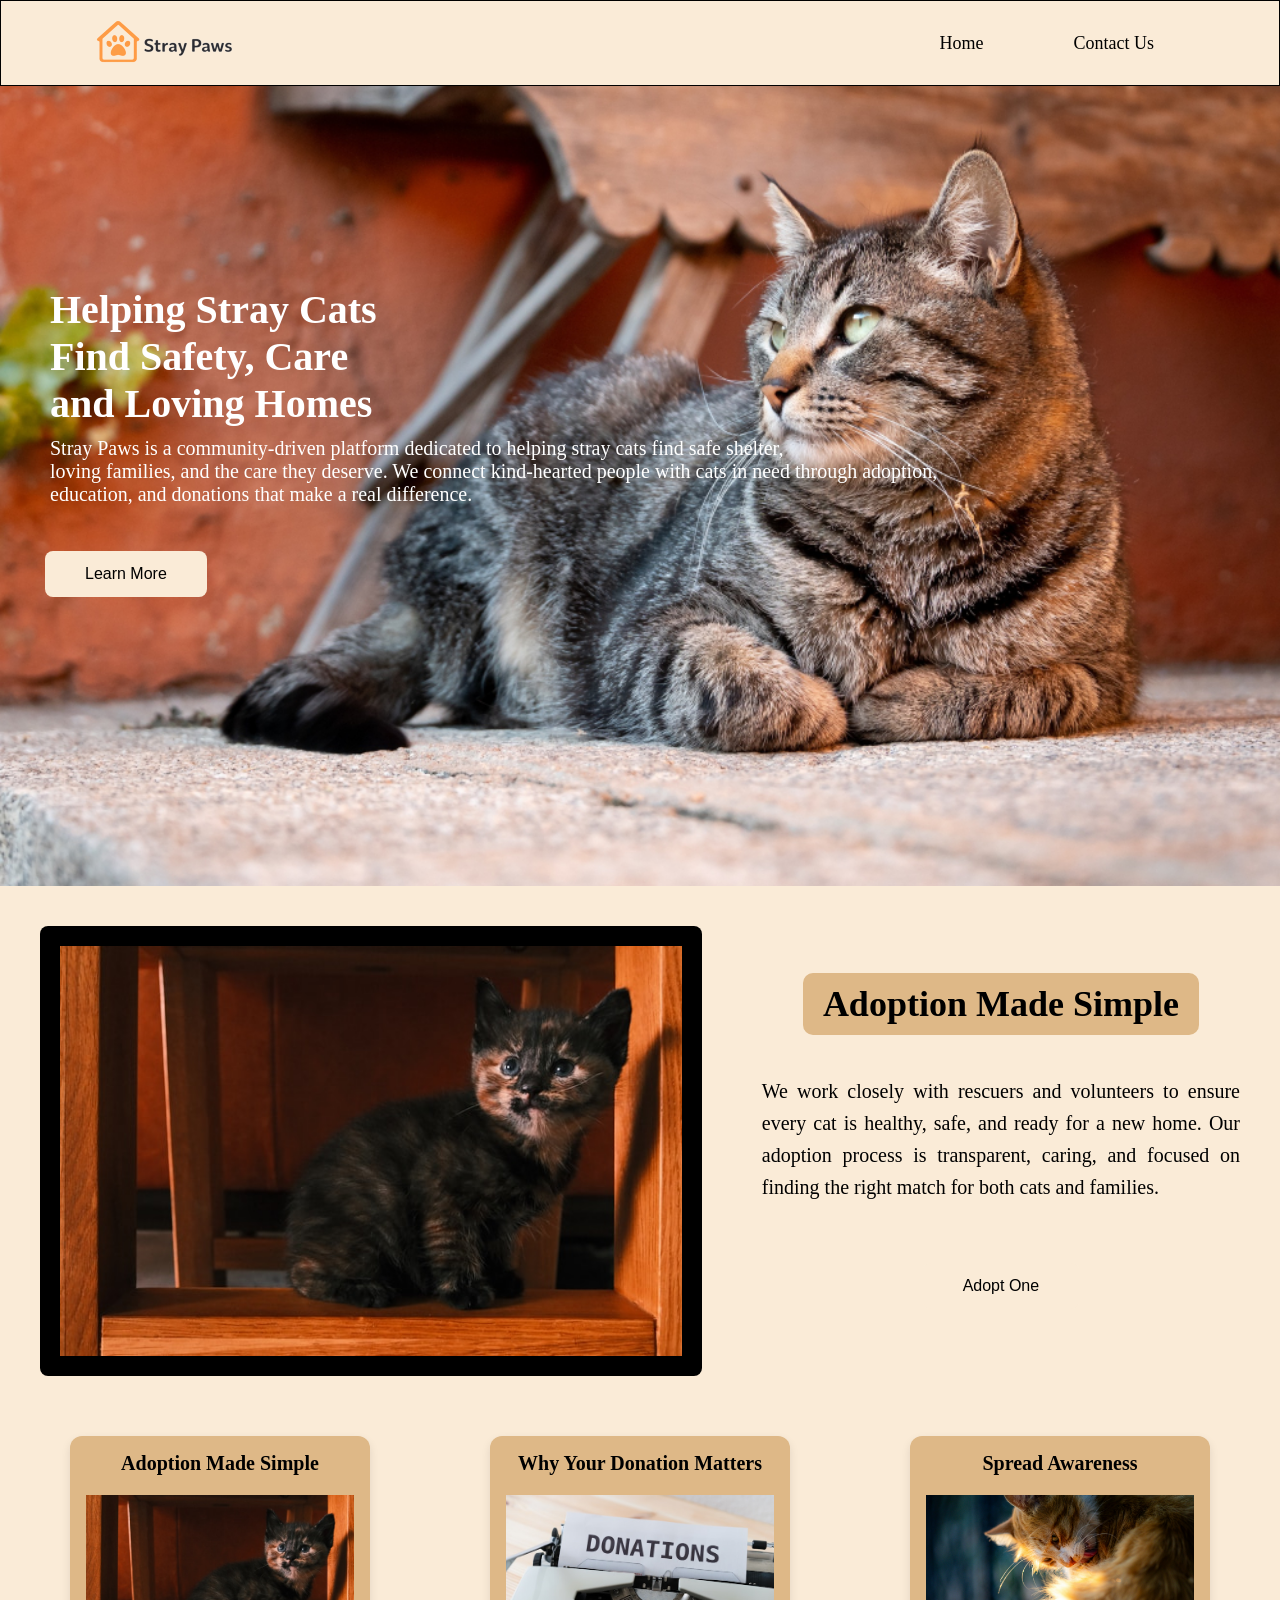
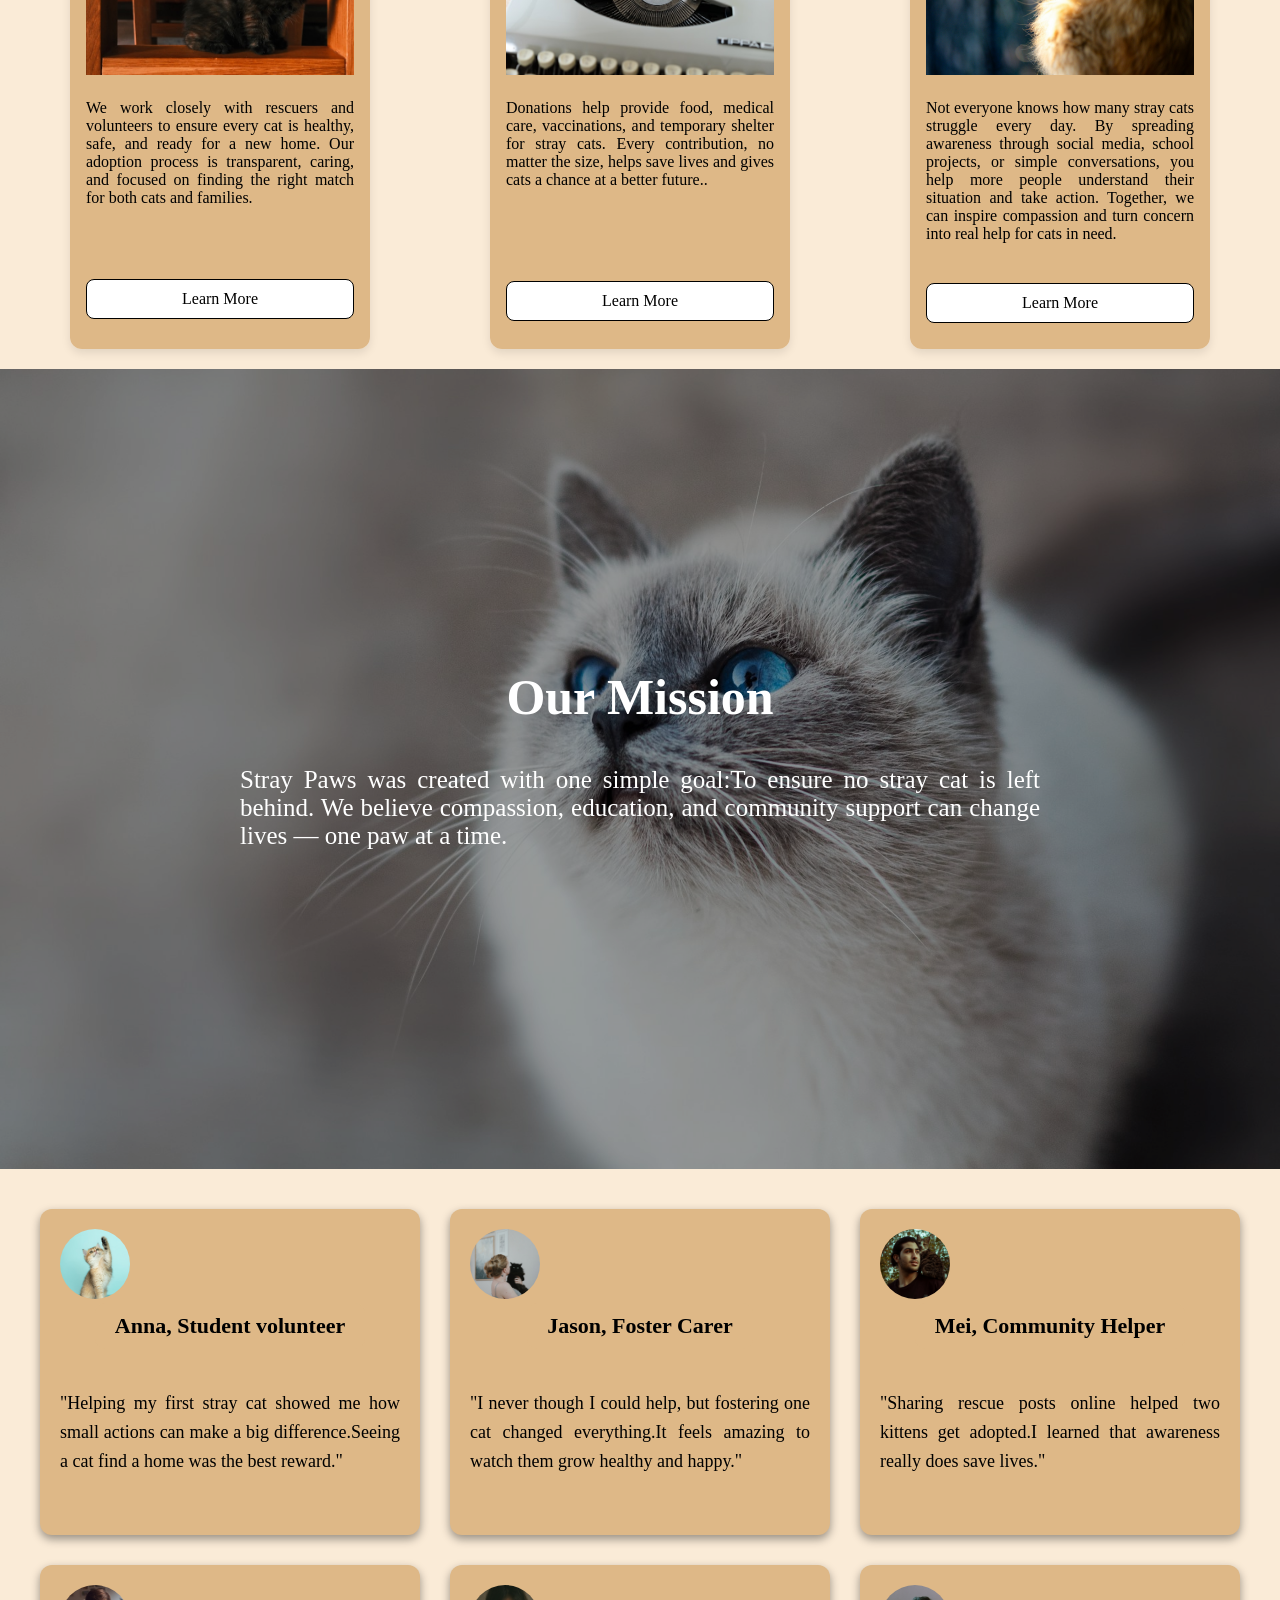
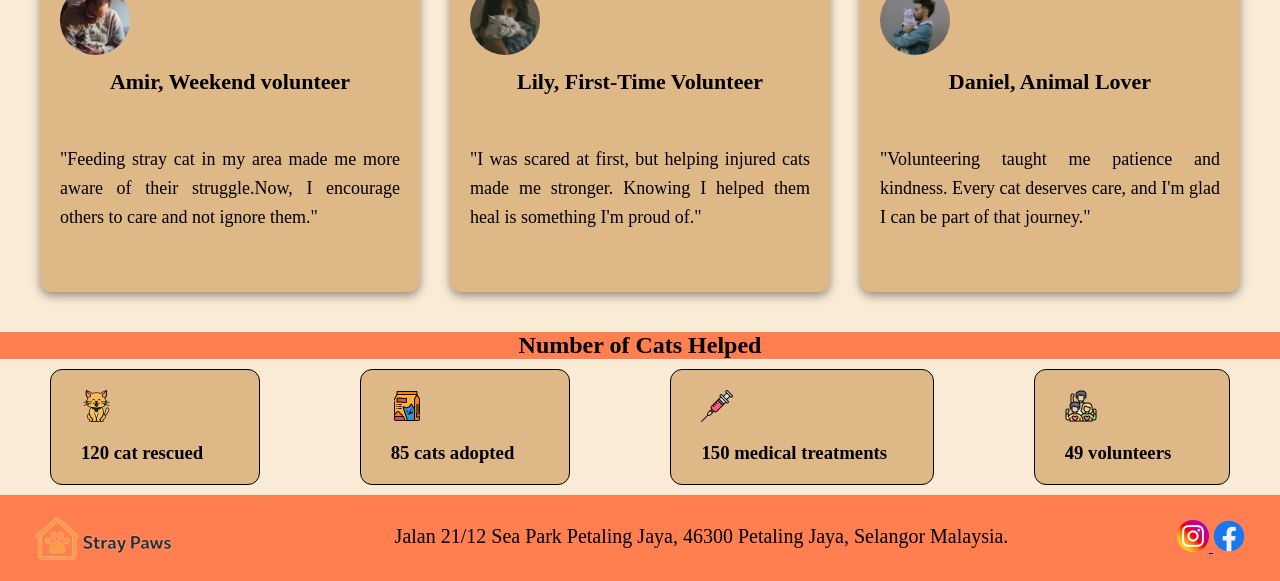
==== index.html @ cda70bc6 "Reinitialize project properly" ====
<!DOCTYPE html>
<html lang="en">
<head>
  <meta charset="UTF-8">
  <meta name="viewport" content="width=device-width, initial-scale=1.0">
  <link rel="stylesheet" href="css/styles.css">
  <title>Stray Paws</title>
</head>
<body>

  <header class="navbar">
    <div class="nav-left">
      <img src="asset/secondlogo.png" alt="cat house"/>
    </div>

    <div class="nav-right">
      <a href="index.html">Home</a>  
      <a href="index/contact.html">Contact Us</a>
    </div>

  </header>


  <section class="hero-content">
    <h1 style="padding: 50px 30px 5px; font-size: 40px;">
    Helping Stray Cats <br>Find Safety, Care</br> and Loving Homes
    </h1>
    <p style="padding: 5px 30px 25px; font-size: 20px;">
    Stray Paws is a community-driven platform dedicated to helping stray cats find safe shelter, <br>loving families, and the care they deserve. We connect kind-hearted people with cats in need through adoption, <br>education, and donations that make a real difference.
    </p>
    <button class="btn">Learn More</button>
  </section>

  <section class="hero-wrapper">
    <img src="asset/call.jpg" alt="cat adoption image"/>

    <div class="text">
      <h2>Adoption Made Simple</h2>
      <p>We work closely with rescuers and volunteers to ensure every cat is healthy, safe, and ready for a new home.
      Our adoption process is transparent, caring, and focused on finding the right match for both cats and families.</p>
      <button class="btn">Adopt One</button>
    </div>

  </section>     

  <div class="card-wrapper">

  <div class="card-test">
    <div class="container-one">
      <h2>Adoption Made Simple</h2>
      <img src="asset/call.jpg" alt="cat image"/>
      <p>We work closely with rescuers and volunteers to ensure every cat is healthy, safe, and ready for a new home.
      Our adoption process is transparent, caring, and focused on finding the right match for both cats and families.</p>
      <a href="index/adoption.html" class="btn" style="margin-top: 52px;">Learn More</a>
      </div>
    </div>

   <div class="card-test">
    <div class="container-one">
      <h2>Why Your Donation Matters</h2>
      <img src="asset/card-two.jpg" alt="cat image"/>
      <p>Donations help provide food, medical care, vaccinations, and temporary shelter for stray cats. Every contribution, no matter the size, helps save lives and gives cats a chance at a better future..</p>
      <a href="index/donation.html" class="btn" style="margin-top: 72px;">Learn More</a>
      </div>
  </div>

   <div class="card-test">
    <div class="container-one">
      <h2>Spread Awareness</h2>
      <img src="asset/card-three.jpg" alt="cat image"/>
      <p>Not everyone knows how many stray cats struggle every day. By spreading awareness through social media, school projects, or simple conversations, you help more people understand their situation and take action. Together, we can inspire compassion and turn concern into real help for cats in need.</p>
      <a href="index/spreadawareness.html" class="btn">Learn More</a>
      </div>
  </div>
  </div>
 

  <section class="mission">
    <h2>Our Mission</h2>
    <p>Stray Paws was created with one simple goal:To ensure no stray cat is left behind. We believe compassion, education, and community support can change lives — one paw at a time.</p>
  </section>

  <section class="stories">
    <div class="story">
    <img src="asset/Profile 1.jpg" alt="profile 1"/>
    <div class="text">
    <h2>Anna, Student volunteer</h2>
    <p>"Helping my first stray cat showed me how small actions can make a big difference.Seeing a cat find a home was the best reward."</p>
    </div>
    </div>

    <div class="story">
    <img src="asset/Profile 2.jpg" alt="profile 2"/>
    <div class="text">
    <h2>Jason, Foster Carer</h2>
    <p>"I never though I could help, but fostering one cat changed everything.It feels amazing to watch them grow healthy and happy."</p>
    </div>
    </div>

    <div class="story">
    <img src="asset/Profile 3.jpg" alt="profile 3"/>
    <div class="text">
    <h2>Mei, Community Helper</h2>
    <p>"Sharing rescue posts online helped two kittens get adopted.I learned that awareness really does save lives."</p>
    </div>
    </div>

    <div class="story">
    <img src="asset/Profile  4.jpg" alt="profile 4"/>
    <div class="text">
    <h2>Amir, Weekend volunteer</h2>
    <p>"Feeding stray cat in my area made me more aware of their struggle.Now, I encourage others to care and not ignore them."</p>
    </div>
    </div>

    <div class="story">
      <img src="asset/Profile  5.jpg" alt="profile 5"/>
      <div class="text">
    <h2>Lily, First-Time Volunteer</h2>
    <p>"I was scared at first, but helping injured cats made me stronger. Knowing I helped them heal is something I'm proud of."</p>
    </div>
    </div>

    <div class="story">
    <img src="asset/Profile 6.jpg" alt="profile 6"/>
    <div class="text">
    <h2>Daniel, Animal Lover</h2>
    <p>"Volunteering taught me patience and kindness. Every cat deserves care, and I'm glad I can be part of that journey."</p>
    </div>
    </div>

  </section>

    <div class="textcat">
      <h2>Number of Cats Helped</h2>
    </div>

  <section class="rescue">
    
    <div class="iconsec">
      <img src="asset/icon1.png" alt="cat icon"/>
      <h3>120 cat rescued</h3>
    </div>

    <div class="iconsec">
      <img src="asset/icon2.png" alt="cat icon"/>
      <h3>85 cats adopted</h3>
    </div>

    <div class="iconsec">
      <img src="asset/icon3.png" alt="cat icon"/>
      <h3>150 medical treatments</h3>
    </div>

    <div class="iconsec">
      <img src="asset/icon4.png" alt="cat icon"/>
      <h3>49 volunteers</h3>
    </div>
  
  </section>

  <footer class="footer">
    <img src="asset/secondlogo.png" alt="logo">
    <div class="footext">
      <p> Jalan 21/12 Sea Park Petaling Jaya, 46300 Petaling Jaya, Selangor Malaysia.</p>
    </div>

    <div class="social">
      <a href="#">
        <img src="asset/instagram.png" alt="Inst logo">
      </a>

      <a href="#">
        <img src="asset/facebook.png" alt="Face logo">
      </a>
      
    </div>
  </footer>


</body>
</html>
---- css/styles.css ----
*{
  margin: 0;
  padding: 0;
  box-sizing: border-box;
}

.navbar{
  display: flex;
  justify-content: space-between;
  align-items: center;
  padding: 15px 80px;
  border: 1px solid black;
  background-color: antiquewhite;
}

.navbar a {
  float: left; 
  color: black;
  text-align: center;
  padding: 14px 25px;
  margin: 0 20px;
  text-decoration: none; 
  font-size: 18px;
}

.nav-right a:hover{
  color: coral;

}

.navbar img{
  height: 50px;
}

.hero-content{
  background-image: url(../asset/Stray\ cat.jpg);
  background-position: center;
  background-repeat: no-repeat;
  background-size: cover;
  height: calc(100vh - 100px);
  color: white;
  align-items: center;
  justify-content: left;
  padding: 150px 20px;
}

p{
  text-align: justify;
  padding: 20px 0px;

}

.btn {
  padding: 10px 20px;
  border-radius: 5px;
  margin: 20px 25PX;
}
.hero-section{
  background-color: bisque;
}

.section-two h2{
  text-align: center;
  padding: 20px 10px 0 0;
  font-size: 20px;
}

.section-two p{
  font-size: 17px ;
  padding: 5px 15px;
  text-align: center;
}

.hero-wrapper{
  display: flex;
  background-color: antiquewhite;
  padding: 40px;
  align-items: center;
  gap: 60px;
}

.hero-wrapper img{
  height: 450px;
  padding: 20px;
  background-color: black;
  border-radius: 8px;
}

.text{
  text-align: center;
  color: black;
}

.text h2{
  padding: 10px 20px ;
  font-size: 36px;
  background-color: burlywood;
  display: inline-block;
  border-radius: 10px;
  margin-bottom: 20px;
}

.text p{
  font-size: 20px;
  line-height: 1.6;
  text-align: justify;
  margin-bottom: 20px;
}

.btn{
  padding: 14px 40px;
  font-size: 16px;
  border-radius: 8px;
  border: none;
  cursor: pointer;
}

.btn:hover{
  color: black;
  background-color: burlywood;
}

.card-test{
  width: 300px;
  border-radius: 12px;
  box-shadow: 0 4px 10px rgba(0, 0, 0, 0.1);
  overflow: hidden;
  margin: 20px 60px 20px 60px;
  display: flex;
}

.container-one img{
  height: 180px;
  width: 100%;
  object-fit: cover;
}

.card-test .container-one{
  padding: 16px;
  background-color: burlywood;
}

.card-test h2{
  margin-bottom: 20px;
  font-size: 20px;
  text-align: center;
}

.container-one .btn{
  display: block;
  padding: 10px 10px;
  margin: 20px auto 10px;
  border: 1px solid black;
  background-color: white;
  text-decoration: none;
  color: black;
  text-align: center;
}

.btn:hover{
  background-color: coral;
  color: black;
}
 
.card-wrapper {
  display: flex;
  justify-content: center;
  background-color: antiquewhite;
}

.mission{
  background-image: url(../asset/replace.jpg);
  height: calc(100vh - 100px);
  background-size: cover;
  background-position: center;

  display: flex;
  flex-direction:column;
  justify-content: center; 
  align-items: center;     
  background-color: rgba(0, 0, 0, 0.4);
  position: relative;
}

.mission:before{
  content: "";
  inset: 0;
  position: absolute;
  background-color: rgba(0,0,0,0.4);
}

.mission h2{
  font-size: 50px;
  color: white;
  text-align: center;
  margin-bottom: 20px;
  position: relative;
}

.mission p{
  font-size: 25px;
  color: white;
  font-family:'Times New Roman', Times, serif;
  max-width: 800px;
  position: relative;
}

.mission h2,
.mission p{
  position: relative;
  z-index: 1;
  color: white;
}

.story {
  box-shadow: 0 4px 10px rgba(0, 0, 0, 0.4);
  background-color: burlywood;
  border-radius: 12px;
  /* width: 450px; */
  padding: 20px;
  /* display: flex;
  gap: 15px; */
  /* align-items: flex-start; */
 
}

.stories{
  padding: 40px;
  background-color: antiquewhite;
  display: grid;
  grid-template-columns: repeat(3, 1fr);
  /* flex-wrap: wrap; */
  gap: 30px;
  /* justify-content: center; */

}

.story img{ 
  width: 70px;
  height: 70px;
  border-radius: 50%;
  object-fit: cover;
  /* flex-shrink: 0; */
}

.story .text h2{
  font-size: 22px;
  /* margin-bottom: 10px; */
}

.story .text p{
  font-size: 18px;
}

.textcat  {
  text-align: center;
  background-color: coral;
}

.rescue{
  background-color: antiquewhite;
  display: flex;
}

.iconsec {
  background-color:burlywood;
  border-radius: 12px;
  border: 1px solid black;
  gap: 20px;
  margin: 10px 50px 10px 50px;
  padding: 20px 30px 20px 30px ;
  display: flex;
  flex-wrap: wrap;
}

.footer {
  background-color:coral;
  text-align: left;
  /* border: 1px solid black; */
  padding: 10px 20px;
  display: flex;
  justify-content: space-between;
}

.footext {
  font-size: 20px;
}

.social {
  padding: 15px;
}

.footer img{
  object-fit: contain;
}

.social a{
  transition: transform 0.3s ease, opacity 0.3s ease;
}

.hero-two {
  background-image: url(../asset/imagebanner\ 2.jpg);
  height: 650px;
  padding: 20px 20px;
  text-align: center;
}

.hero-two h1{
  padding: 60px;
  font-size: 35px;
}

.hero-two p{
  font-size: 25px;
  text-align: justify;
  align-items: center;
  justify-content: center;
  padding: 20px 50px;
  color: white  ;
  border: 1px solid white;
}

.vertical-line{
  display: flex;
  align-items: center;
  gap: 40px;
  background-color: burlywood;
}

.vertical-line img{
  width: 800px;
  max-width: 100%
  ;
}

.second-text{
  padding: 10px 20px;
  text-align: justify;
}

.second-text h2{
  font-size: 40px;
}

.second-text p{
  font-size: 20px;
}

.another {
  text-align: center;
  font-size: 30px;
  padding: 20px;
  background-color: antiquewhite;
}

.process {
  display: flex;
  text-align: center;
  justify-content: space-around;
  background-color: burlywood;
}

.infor {
  display: flex;
  flex-direction: column;
  align-items: center;
  max-width: 300px;
}

.infor img{
  width: 32px;
  height: 32px;
  margin-bottom: 10px;
  margin-top: 20px;
}

.infor h3{
  margin-bottom: 5px;
}

.infor p{
  font-size: 16px;
  line-height: 1.6;
}

.selection {
  display: grid;
  grid-template-columns: repeat(4, 1fr);
  gap: 20px;
  background-color: antiquewhite;
  padding: 20px 20px;
  border-radius: 10px;
  margin: 20px 20px;
}

.variation {
  background-color: burlywood;
  padding: 20px;
  border-radius: 10px;
  margin: 20px;
  display: flex;
  flex-direction: column;
}

.variation img{
  height: 200px;
  width: 100%;
  object-fit: cover;
  border-radius: 10px;
}

.variation p{
  font-size: 16px;
  line-height: 1.6;
  text-align: justify;
  padding: 20px 20px;
}

.cat-button{
  padding: 10px 20px;
  border-radius: 5px;
  background-color: white;
  color: black;
  border: 1px solid black;
  cursor: pointer;
  font-size: 15px;
}

.variation .cat-button:hover {
  background-color: coral;
}

.donation{
  background-image: url(../asset/Banner\ for\ Doantion\ page.jpg);
  height: calc(100vh - 100px);
}

.donate-hero {
  text-align: center;
  padding: 200px;
  color: black;
}

.donate-hero p{
  font-size: 25px ;
  padding: 10px 10px;
  border-radius: 12px;
  background-color: white;
  text-align: center;
  opacity: 0.5;
  margin: 20px 10px;
}

.donate-helps {
  display: flex;
  padding: 50px 60px;
  gap: 30px;
  align-items: center;
  justify-content: center;
  background-color: coral;
}

.donate-helps img{
  object-fit: contain;
  padding: 5px 100px;
}

.donate-item {
  border: 1px solid white;
  background-color: white;
  border-radius: 12px;
  padding: 10px 10px;
  
}

.donate-item h3{
  text-align: center;
}

.section-B p{
  text-align: center;
  font-size: 20px;
  background-color: coral;
  padding: 10px;
}

.payment  {
  display: flex;
  gap: 30px;
  padding: 20px 20px;
  background-color: antiquewhite;
}

.payment-cards {
  border: 1px solid white;
  background-color: white;
  padding: 20px;
  margin: 10px 5px;
  justify-content: center;
  align-items: center;
  border-radius: 20px;
  display: flex;
  flex-direction: column;
}

.payment-cards img{
  height: 300px;
  width: 100%;
  object-fit: cover;
  border-radius: 12px;
  display: block;
  margin-bottom: 16px;
}

.payment-cards .cards-btn {
  padding: 10px 10px;
  font-size: 15px;
  margin: 5px 5px 10px 5px;
  border-radius: 5px;
  background-color: white;
  width: 120px;
  text-align: center;
}

.payment-cards .cards-btn:hover{
  background-color: coral;
}

.random P {
  text-align: center;
  font-size: 20px;
  background-color: antiquewhite;
  padding-bottom: 20px;
  padding-top: 2px;
}

.awareness {
  background-image: url(../asset/SpreadAwareness.jpg);
  background-size: cover;
  height: calc(100vh - 100px);
}

.spread {
  text-align: center;
  padding: 250px;
  font-size: 25px;
}

.spread p{
  font-size: 20px;
  border: 5px solid white;
  text-align: center;
}

.awareness-content {
  text-align: center;
  font-size: 22px;
  padding: 30px;
  background-color: antiquewhite;
}

.awareness-content p{
  text-align: center;
}

.simple {
  text-align: center;
  padding: 20px;
  background-color: coral;
}

.simple p{
  text-align: center;
  padding: 5px;
}

.awareness-cards {
  display: grid;
  grid-template-columns: repeat(2,1fr);
  gap: 30px;
  padding: 20px 20px;
  background-color: antiquewhite;
  border-radius: 12px;
}

.awareness-cards img{
  height: 160px;
  border-radius: 15px;
}

.volunteer {
  text-align: center;
  padding: 25px;
  font-size: 25px;
  background-color: antiquewhite;
}

.volunteer p{
  text-align: center;
  font-size: 20px;
  background-color: white;
  opacity: 0.9;
  border-radius: 10px;
}

.contact  {
  text-align: center;
  padding: 50px 20px ;
  background-color: antiquewhite;
}

.class p{
  text-align: center;
  font-size: 25px;
  background-color: white;
  display: inline-block;
  padding: 15px 30px;
  border-radius: 12px;;
  margin-bottom: 20px;
}

form {
  font-size: 22px;
  display:grid;
  padding: 50px 50px;
  width: 100%;
  max-width: 500px;  
  text-align: left;
  margin: 0 auto;
  gap: 15px;
  padding-top: 15px;
}

form input, 
form textarea {
  width: 100%;
  padding: 12px;
  font-size: 20px;
  border:1px solid #ccc;
  border-radius: 8px;
  margin-top: 5px;
  box-sizing: border-box;
}

button {
  background-color:antiquewhite;
  color: black;
  padding: 15px;
  border: none;
  border-radius: 8px;
  font-size: 20px;
  cursor: pointer;
  margin-top: 20px;
}

button:hover{
  background-color: coral;
}

.form h3 {
  text-align: center;
  background-color: antiquewhite;
  padding-bottom: 20px;
  font-size: 25px;
  background-color: burlywood;
  padding-top: 20px;
}

.unorder {
  text-align: center;
  margin: 0 auto;
  font-size: 20px;
  background-color: antiquewhite;
  padding-bottom: 20px;
  background-color: burlywood;
  list-style: none;
  padding-top: 10px;
}
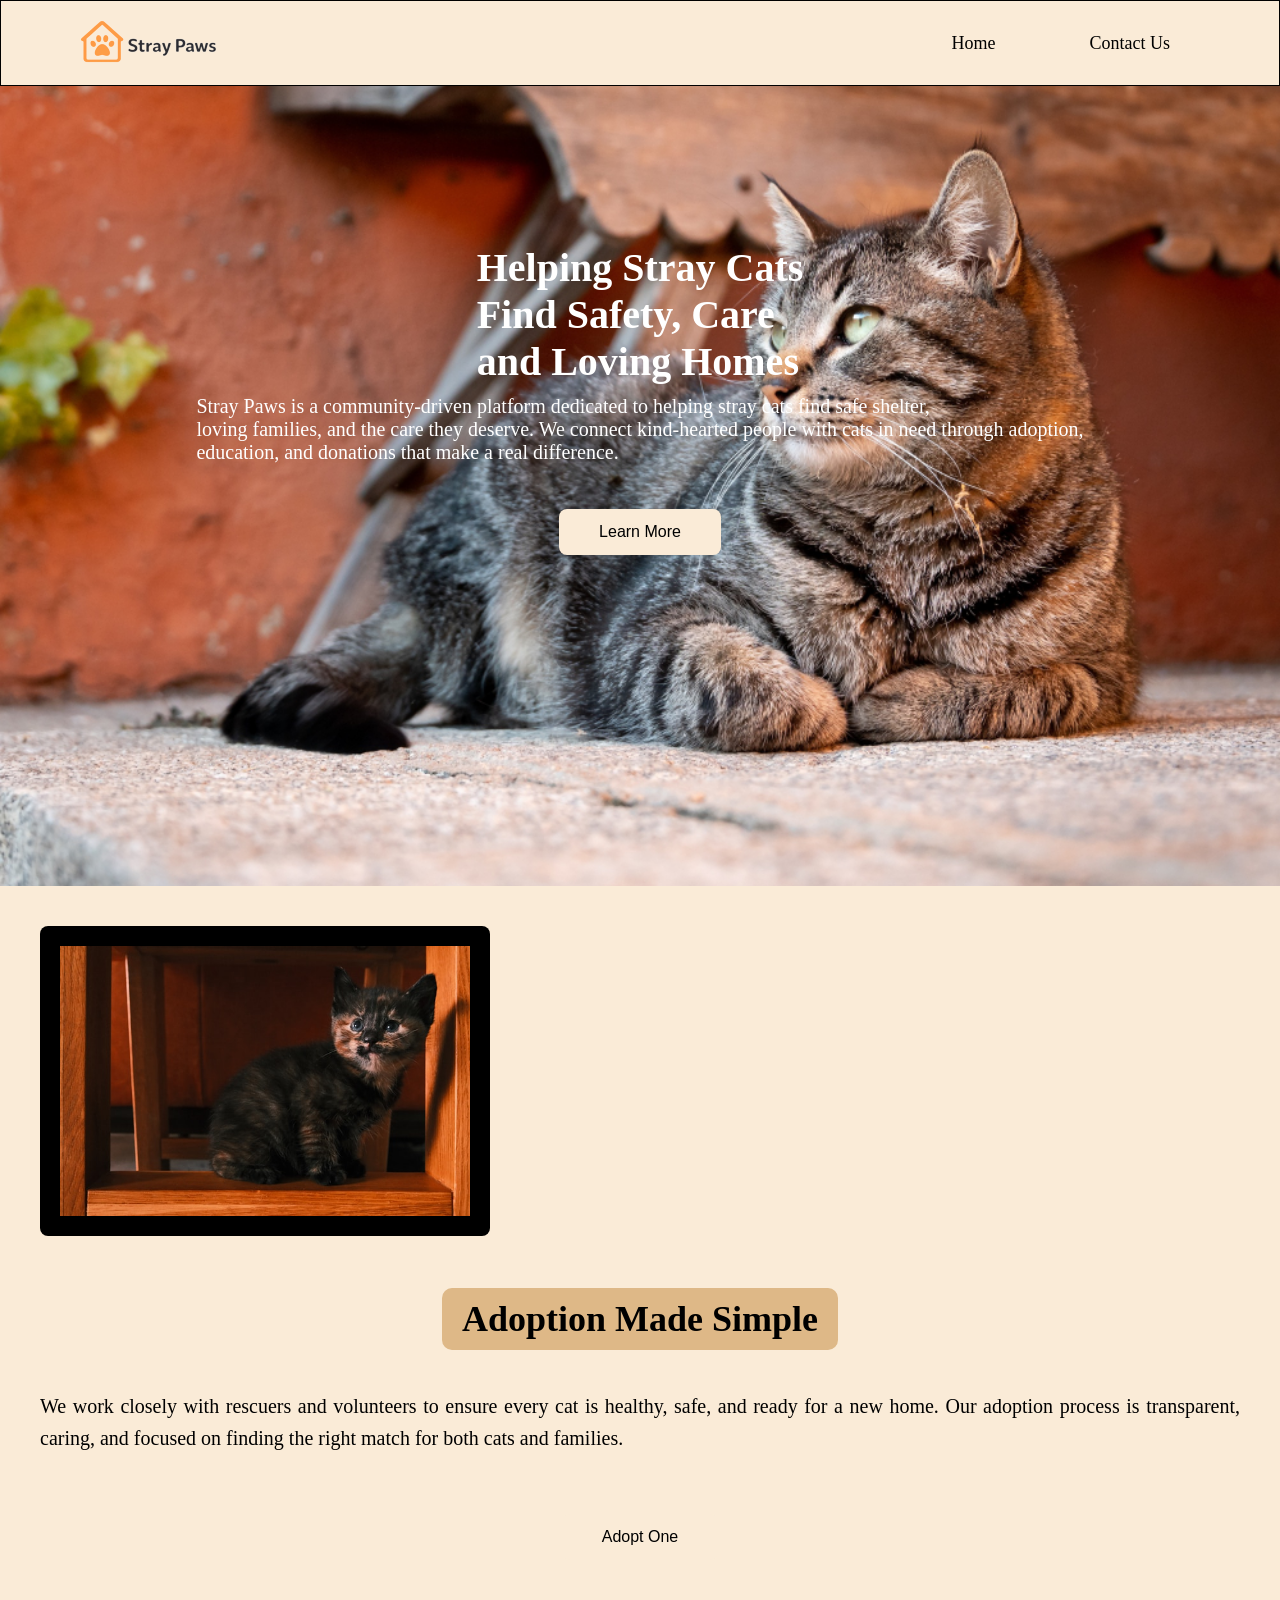
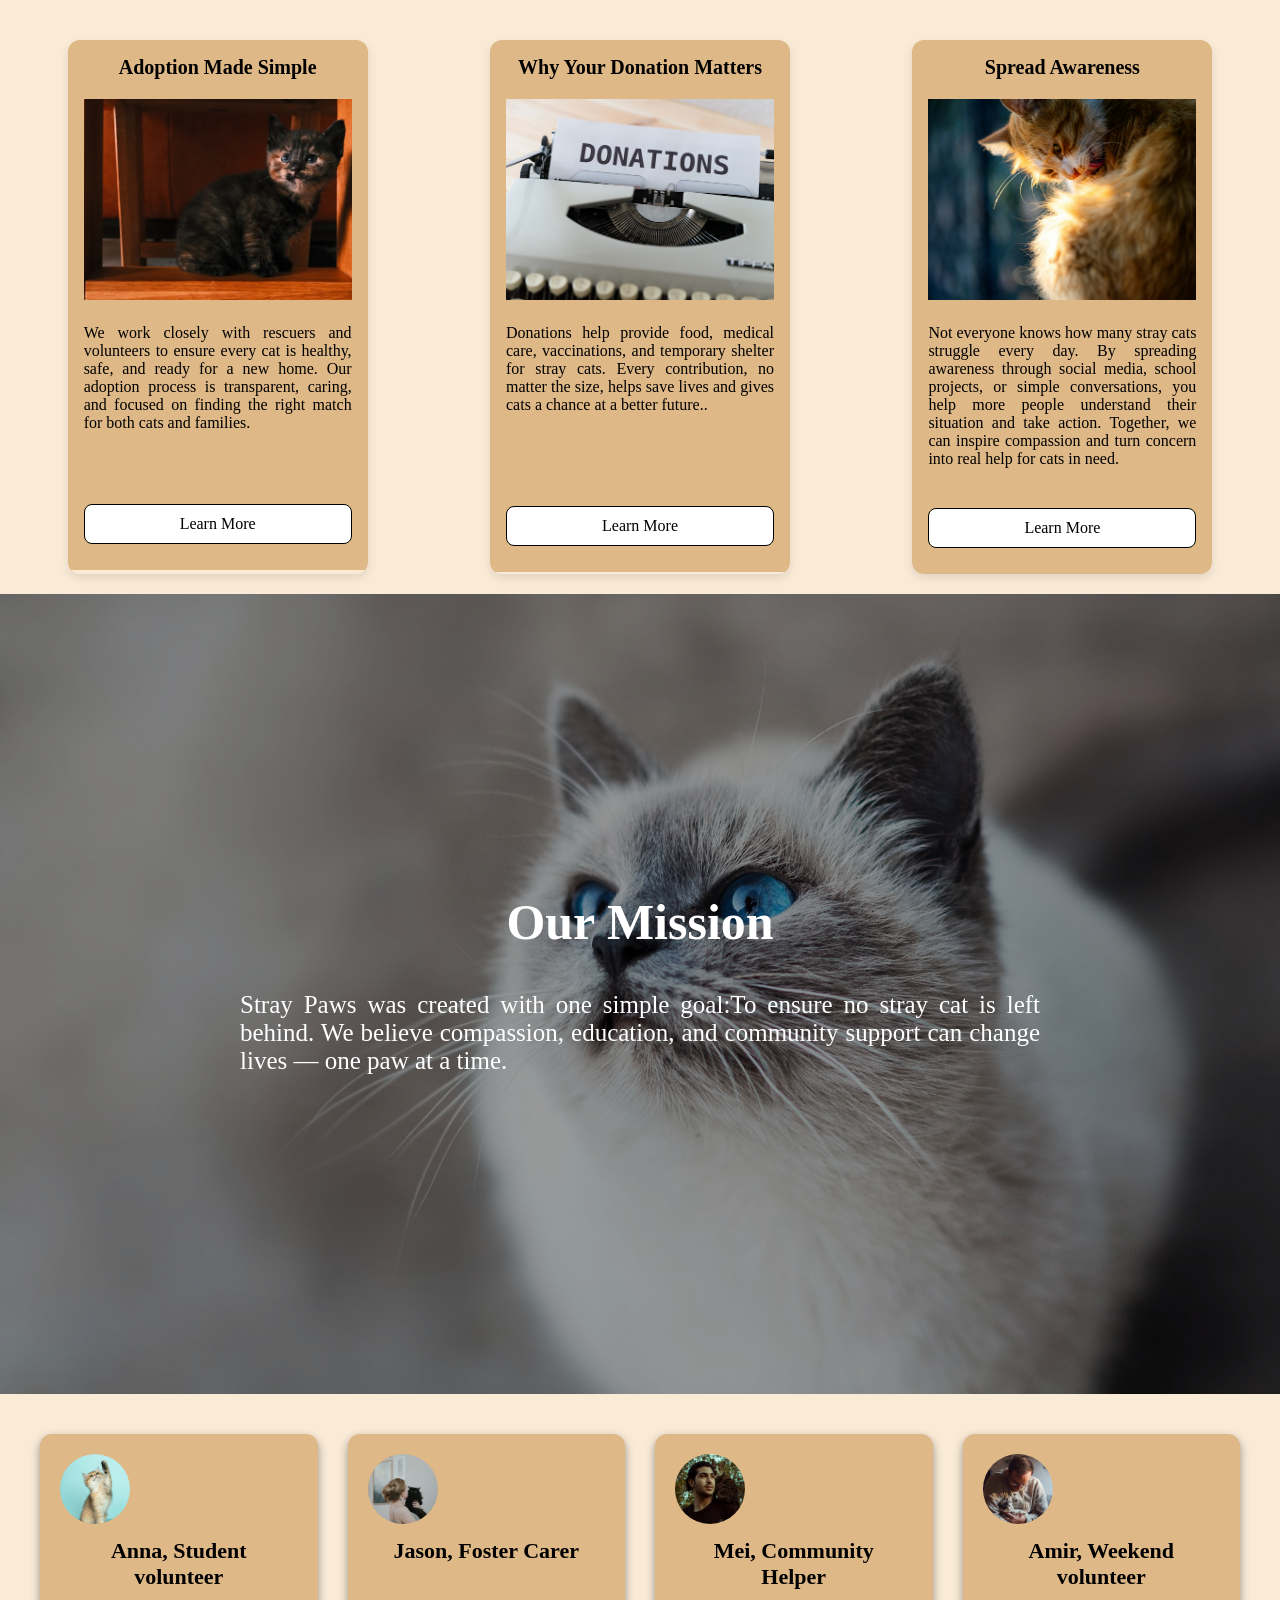
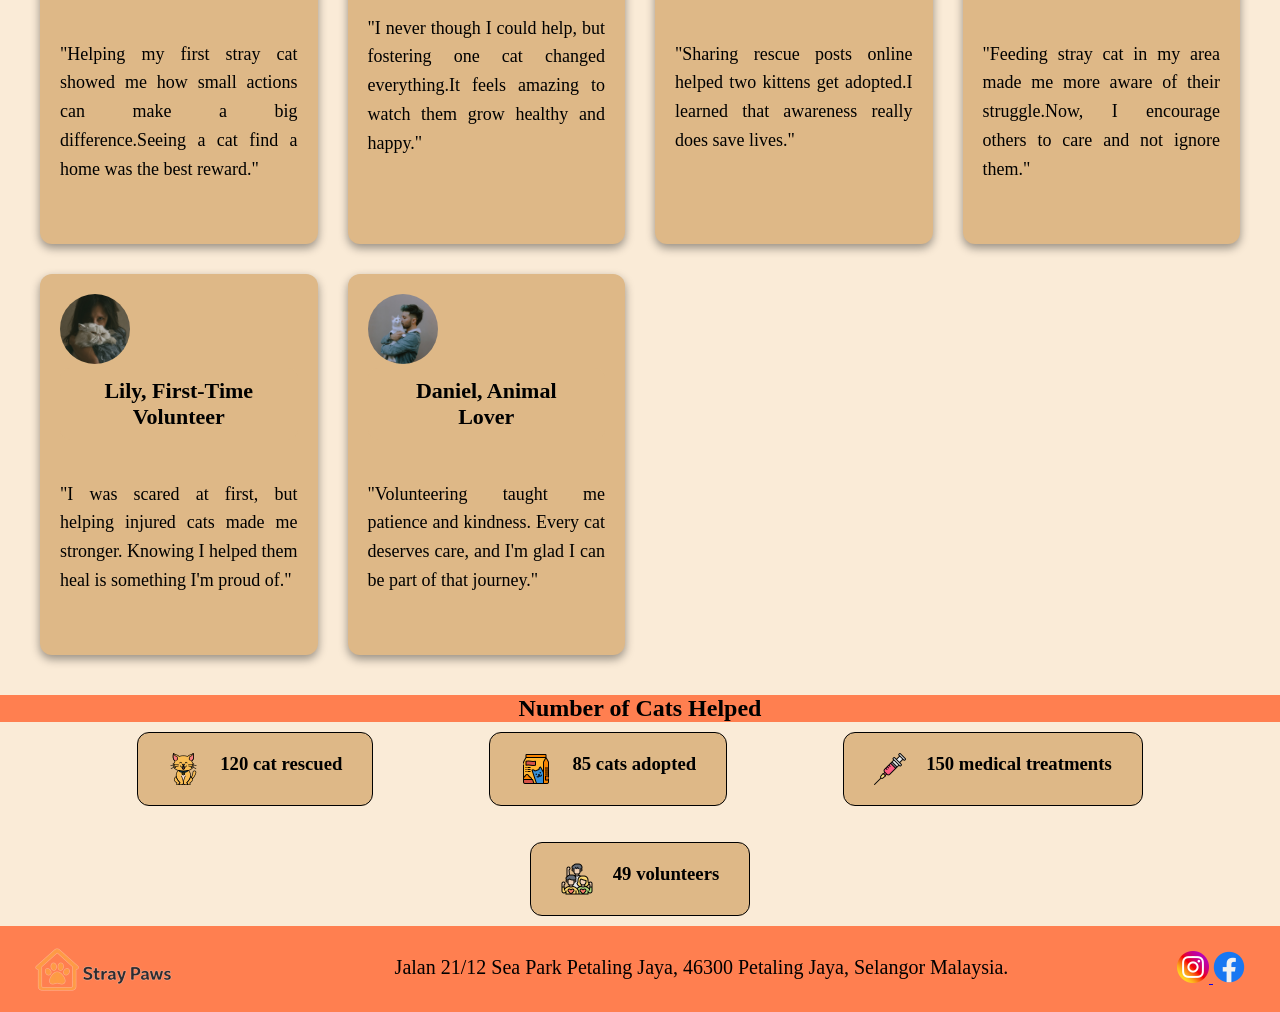
==== commit ebc9fd92: "Improve responsive layout and final polish" ====
--- a/index.html
+++ b/index.html
@@ -22,10 +22,10 @@
 
 
   <section class="hero-content">
-    <h1 style="padding: 50px 30px 5px; font-size: 40px;">
+  <h1 class="hero-title">
     Helping Stray Cats <br>Find Safety, Care</br> and Loving Homes
     </h1>
-    <p style="padding: 5px 30px 25px; font-size: 20px;">
+  <p class="hero-subtitle">
     Stray Paws is a community-driven platform dedicated to helping stray cats find safe shelter, <br>loving families, and the care they deserve. We connect kind-hearted people with cats in need through adoption, <br>education, and donations that make a real difference.
     </p>
     <button class="btn">Learn More</button>
--- a/css/styles.css
+++ b/css/styles.css
@@ -4,23 +4,32 @@
   box-sizing: border-box;
 }
 
+html {
+  font-size: 100%;
+}
+
+body {
+  font-size: 1rem;
+}
+
 .navbar{
   display: flex;
   justify-content: space-between;
   align-items: center;
-  padding: 15px 80px;
+  flex-wrap: wrap;
+  gap: 1rem;
+  padding: 0.9375rem clamp(1rem, 5vw, 5rem);
   border: 1px solid black;
   background-color: antiquewhite;
 }
 
 .navbar a {
-  float: left; 
   color: black;
   text-align: center;
-  padding: 14px 25px;
-  margin: 0 20px;
+  padding: 0.875rem 1.5625rem;
+  margin: 0 1.25rem;
   text-decoration: none; 
-  font-size: 18px;
+  font-size: 1.125rem;
 }
 
 .nav-right a:hover{
@@ -29,7 +38,8 @@
 }
 
 .navbar img{
-  height: 50px;
+  height: 3.125rem;
+  width: auto;
 }
 
 .hero-content{
@@ -37,23 +47,35 @@
   background-position: center;
   background-repeat: no-repeat;
   background-size: cover;
-  height: calc(100vh - 100px);
+  min-height: calc(100vh - 6.25rem);
+  display: flex;
+  flex-direction: column;
   color: white;
   align-items: center;
   justify-content: left;
-  padding: 150px 20px;
+  padding: clamp(4rem, 12vh, 9.375rem) clamp(1rem, 5vw, 1.25rem);
+}
+
+.hero-title{
+  padding: clamp(2rem, 6vw, 3.125rem) clamp(1.5rem, 6vw, 1.875rem) 0.3125rem;
+  font-size: clamp(1.875rem, 4vw, 2.5rem);
+}
+
+.hero-subtitle{
+  padding: 0.3125rem clamp(1.5rem, 6vw, 1.875rem) 1.5625rem;
+  font-size: clamp(1rem, 2.1vw, 1.25rem);
 }
 
 p{
   text-align: justify;
-  padding: 20px 0px;
+  padding: 1.25rem 0;
 
 }
 
 .btn {
-  padding: 10px 20px;
-  border-radius: 5px;
-  margin: 20px 25PX;
+  padding: 0.625rem 1.25rem;
+  border-radius: 0.3125rem;
+  margin: 1.25rem 1.5625rem;
 }
 .hero-section{
   background-color: bisque;
@@ -61,29 +83,31 @@
 
 .section-two h2{
   text-align: center;
-  padding: 20px 10px 0 0;
-  font-size: 20px;
+  padding: 1.25rem 0.625rem 0 0;
+  font-size: 1.25rem;
 }
 
 .section-two p{
-  font-size: 17px ;
-  padding: 5px 15px;
+  font-size: 1.0625rem ;
+  padding: 0.3125rem 0.9375rem;
   text-align: center;
 }
 
 .hero-wrapper{
   display: flex;
   background-color: antiquewhite;
-  padding: 40px;
+  flex-wrap: wrap;
+  padding: clamp(1.25rem, 5vw, 2.5rem);
   align-items: center;
-  gap: 60px;
+  gap: clamp(1.5rem, 4vw, 3.75rem);
 }
 
 .hero-wrapper img{
-  height: 450px;
-  padding: 20px;
+  width: min(28.125rem, 100%);
+  height: auto;
+  padding: 1.25rem;
   background-color: black;
-  border-radius: 8px;
+  border-radius: 0.5rem;
 }
 
 .text{
@@ -92,25 +116,25 @@
 }
 
 .text h2{
-  padding: 10px 20px ;
-  font-size: 36px;
+  padding: 0.625rem 1.25rem ;
+  font-size: clamp(1.75rem, 3vw, 2.25rem);
   background-color: burlywood;
   display: inline-block;
-  border-radius: 10px;
-  margin-bottom: 20px;
+  border-radius: 0.625rem;
+  margin-bottom: 1.25rem;
 }
 
 .text p{
-  font-size: 20px;
+  font-size: clamp(1.0625rem, 1.8vw, 1.25rem);
   line-height: 1.6;
   text-align: justify;
-  margin-bottom: 20px;
+  margin-bottom: 1.25rem;
 }
 
 .btn{
-  padding: 14px 40px;
-  font-size: 16px;
-  border-radius: 8px;
+  padding: 0.875rem 2.5rem;
+  font-size: 1rem;
+  border-radius: 0.5rem;
   border: none;
   cursor: pointer;
 }
@@ -121,35 +145,37 @@
 }
 
 .card-test{
-  width: 300px;
-  border-radius: 12px;
+  width: min(18.75rem, 100%);
+  border-radius: 0.75rem;
   box-shadow: 0 4px 10px rgba(0, 0, 0, 0.1);
   overflow: hidden;
-  margin: 20px 60px 20px 60px;
-  display: flex;
+  margin: 1.25rem clamp(1rem, 4vw, 3.75rem);
+  display: flex;
+  flex-direction: column;
 }
 
 .container-one img{
-  height: 180px;
   width: 100%;
+  aspect-ratio: 4 / 3;
+  height: auto;
   object-fit: cover;
 }
 
 .card-test .container-one{
-  padding: 16px;
+  padding: 1rem;
   background-color: burlywood;
 }
 
 .card-test h2{
-  margin-bottom: 20px;
-  font-size: 20px;
+  margin-bottom: 1.25rem;
+  font-size: 1.25rem;
   text-align: center;
 }
 
 .container-one .btn{
   display: block;
-  padding: 10px 10px;
-  margin: 20px auto 10px;
+  padding: 0.625rem;
+  margin: 1.25rem auto 0.625rem;
   border: 1px solid black;
   background-color: white;
   text-decoration: none;
@@ -165,12 +191,14 @@
 .card-wrapper {
   display: flex;
   justify-content: center;
+  flex-wrap: wrap;
+  gap: 1.25rem;
   background-color: antiquewhite;
 }
 
 .mission{
   background-image: url(../asset/replace.jpg);
-  height: calc(100vh - 100px);
+  min-height: calc(100vh - 6.25rem);
   background-size: cover;
   background-position: center;
 
@@ -190,18 +218,18 @@
 }
 
 .mission h2{
-  font-size: 50px;
+  font-size: clamp(2rem, 5vw, 3.125rem);
   color: white;
   text-align: center;
-  margin-bottom: 20px;
+  margin-bottom: 1.25rem;
   position: relative;
 }
 
 .mission p{
-  font-size: 25px;
+  font-size: clamp(1.125rem, 2.6vw, 1.5625rem);
   color: white;
   font-family:'Times New Roman', Times, serif;
-  max-width: 800px;
+  max-width: 50rem;
   position: relative;
 }
 
@@ -215,9 +243,9 @@
 .story {
   box-shadow: 0 4px 10px rgba(0, 0, 0, 0.4);
   background-color: burlywood;
-  border-radius: 12px;
+  border-radius: 0.75rem;
   /* width: 450px; */
-  padding: 20px;
+  padding: 1.25rem;
   /* display: flex;
   gap: 15px; */
   /* align-items: flex-start; */
@@ -225,31 +253,31 @@
 }
 
 .stories{
-  padding: 40px;
+  padding: clamp(1.25rem, 5vw, 2.5rem);
   background-color: antiquewhite;
   display: grid;
-  grid-template-columns: repeat(3, 1fr);
+  grid-template-columns: repeat(auto-fit, minmax(16rem, 1fr));
   /* flex-wrap: wrap; */
-  gap: 30px;
+  gap: 1.875rem;
   /* justify-content: center; */
 
 }
 
 .story img{ 
-  width: 70px;
-  height: 70px;
+  width: 4.375rem;
+  height: 4.375rem;
   border-radius: 50%;
   object-fit: cover;
   /* flex-shrink: 0; */
 }
 
 .story .text h2{
-  font-size: 22px;
+  font-size: 1.375rem;
   /* margin-bottom: 10px; */
 }
 
 .story .text p{
-  font-size: 18px;
+  font-size: 1.125rem;
 }
 
 .textcat  {
@@ -260,15 +288,18 @@
 .rescue{
   background-color: antiquewhite;
   display: flex;
+  flex-wrap: wrap;
+  justify-content: center;
+  gap: 1rem;
 }
 
 .iconsec {
   background-color:burlywood;
-  border-radius: 12px;
+  border-radius: 0.75rem;
   border: 1px solid black;
-  gap: 20px;
-  margin: 10px 50px 10px 50px;
-  padding: 20px 30px 20px 30px ;
+  gap: 1.25rem;
+  margin: 0.625rem clamp(1rem, 5vw, 3.125rem);
+  padding: 1.25rem 1.875rem;
   display: flex;
   flex-wrap: wrap;
 }
@@ -277,17 +308,19 @@
   background-color:coral;
   text-align: left;
   /* border: 1px solid black; */
-  padding: 10px 20px;
+  padding: 0.625rem 1.25rem;
   display: flex;
   justify-content: space-between;
+  flex-wrap: wrap;
+  gap: 1rem;
 }
 
 .footext {
-  font-size: 20px;
+  font-size: 1.25rem;
 }
 
 .social {
-  padding: 15px;
+  padding: 0.9375rem;
 }
 
 .footer img{
@@ -300,22 +333,22 @@
 
 .hero-two {
   background-image: url(../asset/imagebanner\ 2.jpg);
-  height: 650px;
-  padding: 20px 20px;
+  min-height: clamp(24rem, 70vh, 40.625rem);
+  padding: 1.25rem;
   text-align: center;
 }
 
 .hero-two h1{
-  padding: 60px;
-  font-size: 35px;
+  padding: clamp(2rem, 6vw, 3.75rem);
+  font-size: clamp(1.75rem, 4vw, 2.1875rem);
 }
 
 .hero-two p{
-  font-size: 25px;
+  font-size: clamp(1.125rem, 2.6vw, 1.5625rem);
   text-align: justify;
   align-items: center;
   justify-content: center;
-  padding: 20px 50px;
+  padding: 1.25rem clamp(1rem, 5vw, 3.125rem);
   color: white  ;
   border: 1px solid white;
 }
@@ -323,33 +356,33 @@
 .vertical-line{
   display: flex;
   align-items: center;
-  gap: 40px;
+  flex-wrap: wrap;
+  gap: 2.5rem;
   background-color: burlywood;
 }
 
 .vertical-line img{
-  width: 800px;
-  max-width: 100%
-  ;
+  width: min(50rem, 100%);
+  max-width: 100%;
 }
 
 .second-text{
-  padding: 10px 20px;
+  padding: 0.625rem 1.25rem;
   text-align: justify;
 }
 
 .second-text h2{
-  font-size: 40px;
+  font-size: clamp(1.75rem, 3.6vw, 2.5rem);
 }
 
 .second-text p{
-  font-size: 20px;
+  font-size: clamp(1.0625rem, 1.8vw, 1.25rem);
 }
 
 .another {
   text-align: center;
-  font-size: 30px;
-  padding: 20px;
+  font-size: clamp(1.375rem, 3vw, 1.875rem);
+  padding: 1.25rem;
   background-color: antiquewhite;
 }
 
@@ -357,6 +390,8 @@
   display: flex;
   text-align: center;
   justify-content: space-around;
+  flex-wrap: wrap;
+  gap: 1.25rem;
   background-color: burlywood;
 }
 
@@ -364,66 +399,67 @@
   display: flex;
   flex-direction: column;
   align-items: center;
-  max-width: 300px;
+  max-width: 18.75rem;
 }
 
 .infor img{
-  width: 32px;
-  height: 32px;
-  margin-bottom: 10px;
-  margin-top: 20px;
+  width: 2rem;
+  height: 2rem;
+  margin-bottom: 0.625rem;
+  margin-top: 1.25rem;
 }
 
 .infor h3{
-  margin-bottom: 5px;
+  margin-bottom: 0.3125rem;
 }
 
 .infor p{
-  font-size: 16px;
+  font-size: 1rem;
   line-height: 1.6;
 }
 
 .selection {
   display: grid;
-  grid-template-columns: repeat(4, 1fr);
-  gap: 20px;
-  background-color: antiquewhite;
-  padding: 20px 20px;
-  border-radius: 10px;
-  margin: 20px 20px;
+  grid-template-columns: repeat(auto-fit, minmax(14rem, 1fr));
+  gap: 1.25rem;
+  background-color: antiquewhite;
+  padding: 1.25rem;
+  border-radius: 0.625rem;
+  margin: 1.25rem;
 }
 
 .variation {
   background-color: burlywood;
-  padding: 20px;
-  border-radius: 10px;
-  margin: 20px;
+  padding: 1.25rem;
+  border-radius: 0.625rem;
+  margin: 1.25rem;
   display: flex;
   flex-direction: column;
 }
 
 .variation img{
-  height: 200px;
   width: 100%;
+  aspect-ratio: 4 / 3;
+  height: auto;
   object-fit: cover;
-  border-radius: 10px;
+  border-radius: 0.625rem;
 }
 
 .variation p{
-  font-size: 16px;
+  font-size: 1rem;
   line-height: 1.6;
   text-align: justify;
-  padding: 20px 20px;
+  padding: 1.25rem;
 }
 
 .cat-button{
-  padding: 10px 20px;
-  border-radius: 5px;
+  padding: 0.625rem 1.25rem;
+  border-radius: 0.3125rem;
   background-color: white;
   color: black;
   border: 1px solid black;
   cursor: pointer;
-  font-size: 15px;
+  font-size: 0.9375rem;
 }
 
 .variation .cat-button:hover {
@@ -432,29 +468,30 @@
 
 .donation{
   background-image: url(../asset/Banner\ for\ Doantion\ page.jpg);
-  height: calc(100vh - 100px);
+  min-height: calc(100vh - 6.25rem);
 }
 
 .donate-hero {
   text-align: center;
-  padding: 200px;
+  padding: clamp(3rem, 12vh, 12.5rem) clamp(1rem, 6vw, 12.5rem);
   color: black;
 }
 
 .donate-hero p{
-  font-size: 25px ;
-  padding: 10px 10px;
-  border-radius: 12px;
+  font-size: clamp(1.125rem, 2.6vw, 1.5625rem);
+  padding: 0.625rem;
+  border-radius: 0.75rem;
   background-color: white;
   text-align: center;
   opacity: 0.5;
-  margin: 20px 10px;
+  margin: 1.25rem 0.625rem;
 }
 
 .donate-helps {
   display: flex;
-  padding: 50px 60px;
-  gap: 30px;
+  flex-wrap: wrap;
+  padding: clamp(1.5rem, 6vw, 3.125rem) clamp(1rem, 6vw, 3.75rem);
+  gap: 1.875rem;
   align-items: center;
   justify-content: center;
   background-color: coral;
@@ -462,14 +499,14 @@
 
 .donate-helps img{
   object-fit: contain;
-  padding: 5px 100px;
+  padding: 0.3125rem clamp(1rem, 8vw, 6.25rem);
 }
 
 .donate-item {
   border: 1px solid white;
   background-color: white;
-  border-radius: 12px;
-  padding: 10px 10px;
+  border-radius: 0.75rem;
+  padding: 0.625rem;
   
 }
 
@@ -479,46 +516,47 @@
 
 .section-B p{
   text-align: center;
-  font-size: 20px;
+  font-size: 1.25rem;
   background-color: coral;
-  padding: 10px;
+  padding: 0.625rem;
 }
 
 .payment  {
   display: flex;
-  gap: 30px;
-  padding: 20px 20px;
+  flex-wrap: wrap;
+  gap: 1.875rem;
+  padding: 1.25rem;
   background-color: antiquewhite;
 }
 
 .payment-cards {
   border: 1px solid white;
   background-color: white;
-  padding: 20px;
-  margin: 10px 5px;
+  padding: 1.25rem;
+  margin: 0.625rem 0.3125rem;
   justify-content: center;
   align-items: center;
-  border-radius: 20px;
+  border-radius: 1.25rem;
   display: flex;
   flex-direction: column;
 }
 
 .payment-cards img{
-  height: 300px;
   width: 100%;
   object-fit: cover;
-  border-radius: 12px;
+  border-radius: 0.75rem;
   display: block;
-  margin-bottom: 16px;
+  margin-bottom: 1rem;
 }
 
 .payment-cards .cards-btn {
-  padding: 10px 10px;
-  font-size: 15px;
-  margin: 5px 5px 10px 5px;
-  border-radius: 5px;
+  padding: 0.625rem;
+  font-size: 0.9375rem;
+  margin: 0.3125rem 0.3125rem 0.625rem;
+  border-radius: 0.3125rem;
   background-color: white;
-  width: 120px;
+  width: 7.5rem;
+  max-width: 100%;
   text-align: center;
 }
 
@@ -528,34 +566,34 @@
 
 .random P {
   text-align: center;
-  font-size: 20px;
-  background-color: antiquewhite;
-  padding-bottom: 20px;
-  padding-top: 2px;
+  font-size: 1.25rem;
+  background-color: antiquewhite;
+  padding-bottom: 1.25rem;
+  padding-top: 0.125rem;
 }
 
 .awareness {
   background-image: url(../asset/SpreadAwareness.jpg);
   background-size: cover;
-  height: calc(100vh - 100px);
+  min-height: calc(100vh - 6.25rem);
 }
 
 .spread {
   text-align: center;
-  padding: 250px;
-  font-size: 25px;
+  padding: clamp(3rem, 14vh, 15.625rem) clamp(1rem, 6vw, 15.625rem);
+  font-size: clamp(1.125rem, 2.6vw, 1.5625rem);
 }
 
 .spread p{
-  font-size: 20px;
-  border: 5px solid white;
+  font-size: 1.25rem;
+  border: 0.3125rem solid white;
   text-align: center;
 }
 
 .awareness-content {
   text-align: center;
-  font-size: 22px;
-  padding: 30px;
+  font-size: 1.375rem;
+  padding: 1.875rem;
   background-color: antiquewhite;
 }
 
@@ -565,92 +603,94 @@
 
 .simple {
   text-align: center;
-  padding: 20px;
+  padding: 1.25rem;
   background-color: coral;
 }
 
 .simple p{
   text-align: center;
-  padding: 5px;
+  padding: 0.3125rem;
 }
 
 .awareness-cards {
   display: grid;
-  grid-template-columns: repeat(2,1fr);
-  gap: 30px;
-  padding: 20px 20px;
-  background-color: antiquewhite;
-  border-radius: 12px;
+  grid-template-columns: repeat(auto-fit, minmax(16rem, 1fr));
+  gap: 1.875rem;
+  padding: 1.25rem;
+  background-color: antiquewhite;
+  border-radius: 0.75rem;
 }
 
 .awareness-cards img{
-  height: 160px;
-  border-radius: 15px;
+  width: 100%;
+  aspect-ratio: 16 / 9;
+  height: auto;
+  border-radius: 0.9375rem;
 }
 
 .volunteer {
   text-align: center;
-  padding: 25px;
-  font-size: 25px;
+  padding: 1.5625rem;
+  font-size: 1.5625rem;
   background-color: antiquewhite;
 }
 
 .volunteer p{
   text-align: center;
-  font-size: 20px;
+  font-size: 1.25rem;
   background-color: white;
   opacity: 0.9;
-  border-radius: 10px;
+  border-radius: 0.625rem;
 }
 
 .contact  {
   text-align: center;
-  padding: 50px 20px ;
+  padding: 3.125rem 1.25rem;
   background-color: antiquewhite;
 }
 
 .class p{
   text-align: center;
-  font-size: 25px;
+  font-size: 1.5625rem;
   background-color: white;
   display: inline-block;
-  padding: 15px 30px;
-  border-radius: 12px;;
-  margin-bottom: 20px;
+  padding: 0.9375rem 1.875rem;
+  border-radius: 0.75rem;
+  margin-bottom: 1.25rem;
 }
 
 form {
-  font-size: 22px;
+  font-size: 1.375rem;
   display:grid;
-  padding: 50px 50px;
+  padding: clamp(1.25rem, 6vw, 3.125rem);
   width: 100%;
-  max-width: 500px;  
+  max-width: 31.25rem;  
   text-align: left;
   margin: 0 auto;
-  gap: 15px;
-  padding-top: 15px;
+  gap: 0.9375rem;
+  padding-top: 0.9375rem;
 }
 
 form input, 
 form textarea {
   width: 100%;
-  padding: 12px;
-  font-size: 20px;
+  padding: 0.75rem;
+  font-size: 1.25rem;
   border:1px solid #ccc;
-  border-radius: 8px;
-  margin-top: 5px;
+  border-radius: 0.5rem;
+  margin-top: 0.3125rem;
   box-sizing: border-box;
 }
 
 button {
   background-color:antiquewhite;
   color: black;
-  padding: 15px;
+  padding: 0.9375rem;
   border: none;
-  border-radius: 8px;
-  font-size: 20px;
+  border-radius: 0.5rem;
+  font-size: 1.25rem;
   cursor: pointer;
-  margin-top: 20px;
+  margin-top: 1.25rem;
 }
 
 button:hover{
@@ -660,19 +700,104 @@
 .form h3 {
   text-align: center;
   background-color: antiquewhite;
-  padding-bottom: 20px;
-  font-size: 25px;
+  padding-bottom: 1.25rem;
+  font-size: 1.5625rem;
   background-color: burlywood;
-  padding-top: 20px;
+  padding-top: 1.25rem;
 }
 
 .unorder {
   text-align: center;
   margin: 0 auto;
-  font-size: 20px;
-  background-color: antiquewhite;
-  padding-bottom: 20px;
+  font-size: 1.25rem;
+  background-color: antiquewhite;
+  padding-bottom: 1.25rem;
   background-color: burlywood;
   list-style: none;
-  padding-top: 10px;
+  padding-top: 0.625rem;
+}
+
+@media (max-width: 768px) {
+  body {
+    font-size: 0.9375rem;
+  }
+
+  p{
+    padding: 0.75rem 0;
+    text-align: left;
+  }
+
+  .awareness-content p,
+  .simple p,
+  .volunteer p,
+  .section-B p,
+  .random p,
+  .class p {
+    text-align: center;
+  }
+
+  .navbar{
+    flex-direction: column;
+    align-items: flex-start;
+  }
+
+  .nav-right{
+    display: flex;
+    flex-wrap: wrap;
+    gap: 0.5rem;
+  }
+
+  .navbar a{
+    margin: 0;
+    padding: 0.75rem 1rem;
+  }
+
+  .hero-content{
+    min-height: auto;
+    padding: 3rem 1.25rem;
+  }
+
+  .hero-title{
+    padding: 1.5rem 0 0.75rem;
+  }
+
+  .hero-subtitle{
+    padding: 0.5rem 0 1.25rem;
+  }
+
+  .hero-wrapper,
+  .vertical-line,
+  .process,
+  .payment,
+  .donate-helps,
+  .rescue,
+  .footer{
+    flex-direction: column;
+    align-items: center;
+    text-align: center;
+  }
+
+  .iconsec{
+    justify-content: center;
+  }
+
+  .donate-hero{
+    padding: 3rem 1.5rem;
+  }
+
+  .spread{
+    padding: 3rem 1.5rem;
+  }
+
+  .hero-two h1{
+    padding: 2rem 1rem;
+  }
+
+  .hero-two p{
+    padding: 1rem 1rem;
+  }
+
+  form{
+    padding: 1.5rem 1rem;
+  }
 }
